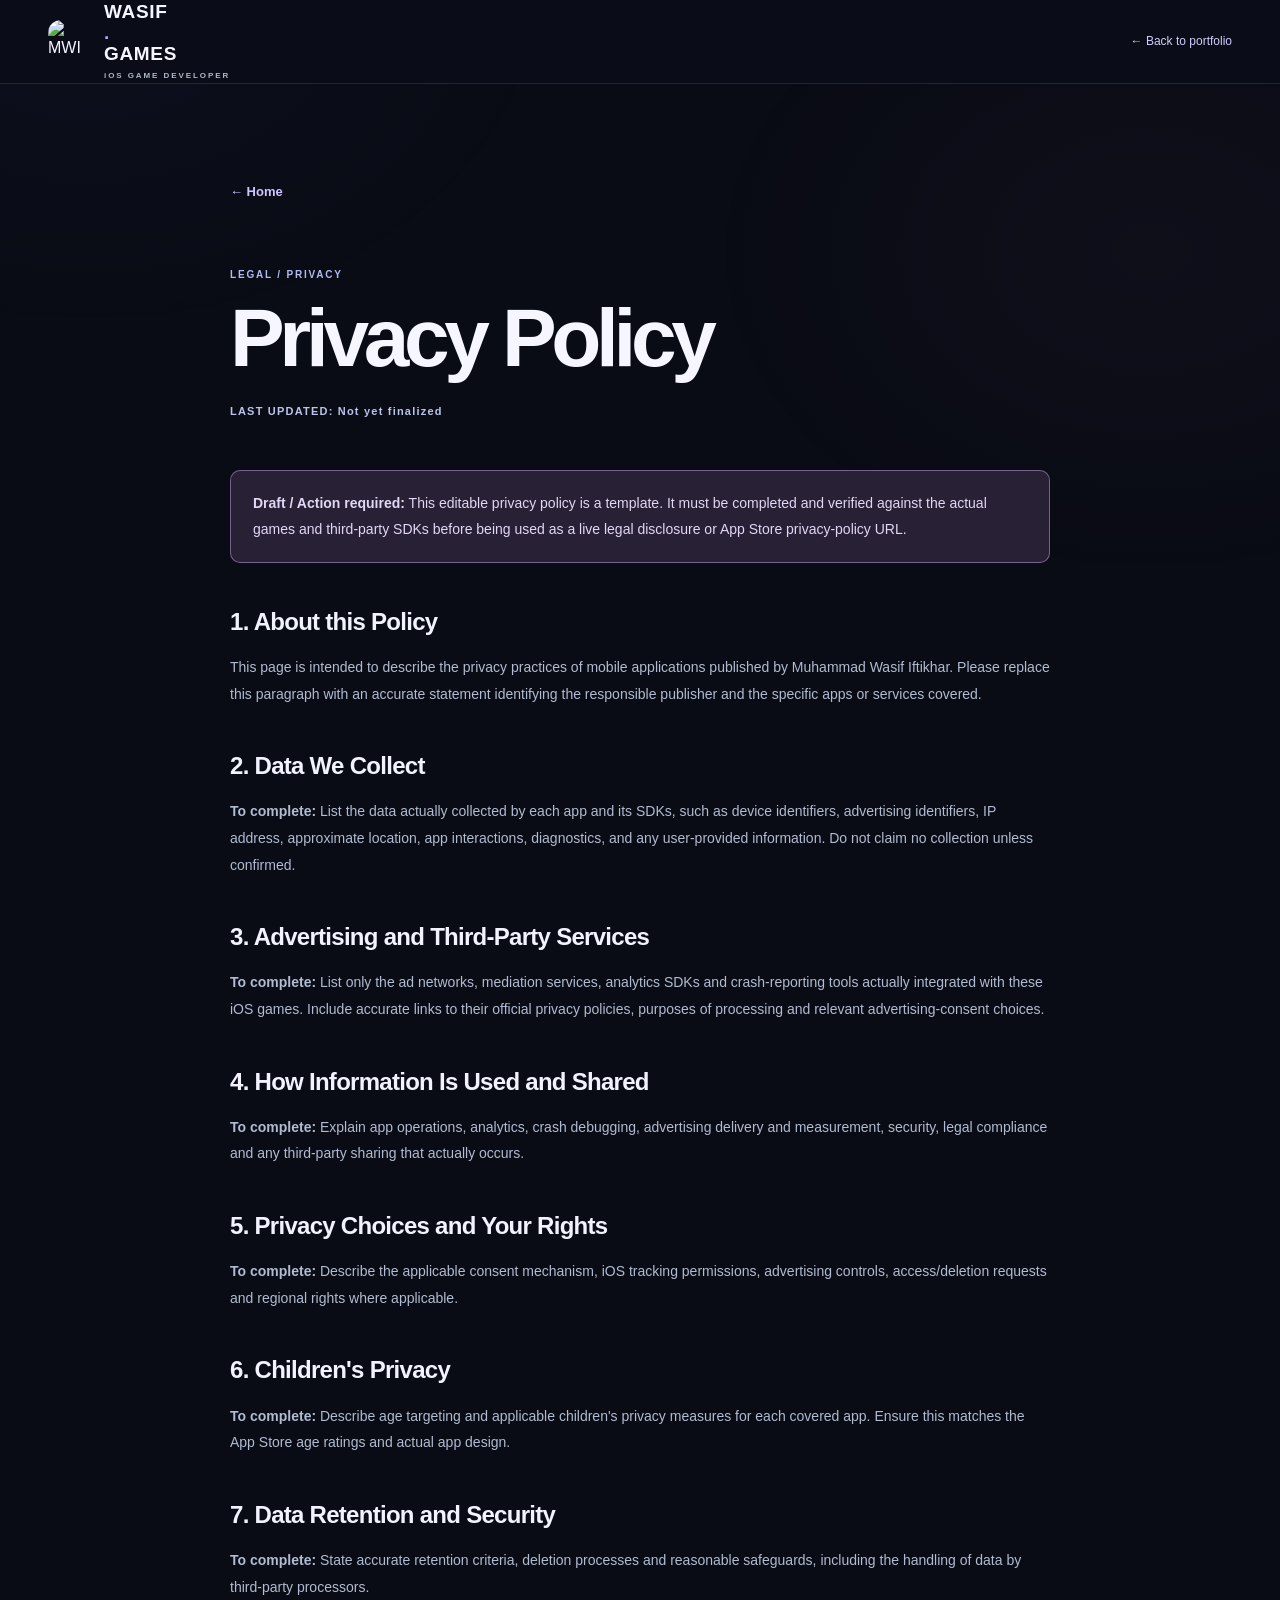
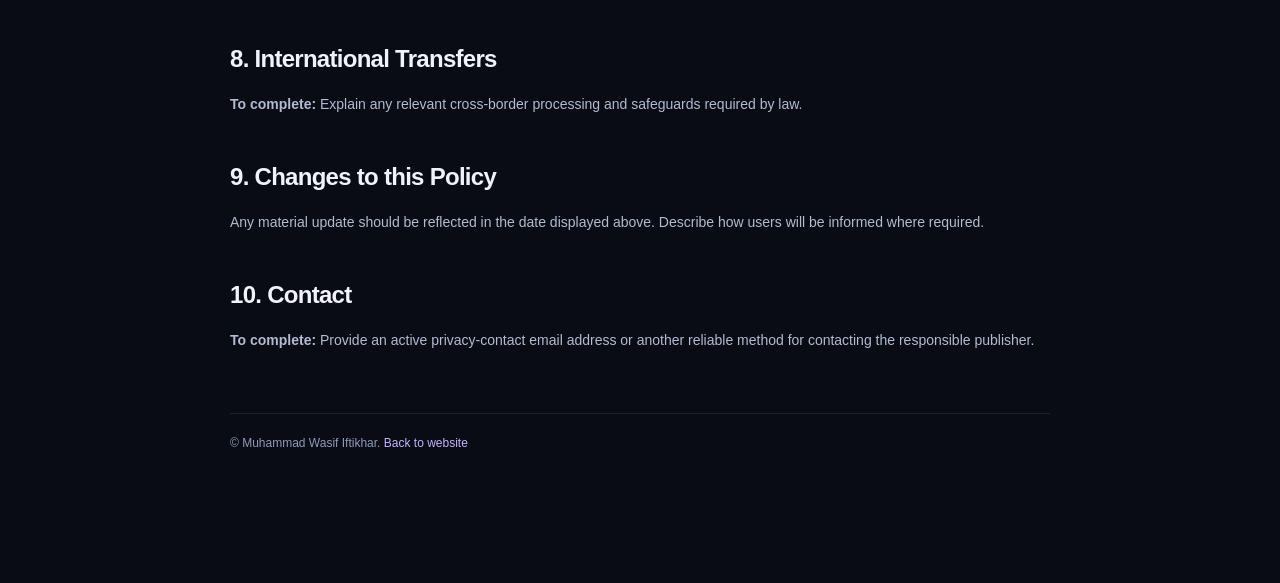
==== privacy.html @ db6ea0f3 "Add files via upload" ====
<!doctype html><html lang="en"><head><meta charset="utf-8"><meta name="viewport" content="width=device-width,initial-scale=1"><meta name="theme-color" content="#0a0c15"><title>Privacy Policy — Muhammad Wasif Iftikhar</title><link rel="icon" href="assets/logo.svg" type="image/svg+xml"><link rel="stylesheet" href="style.css"><style>.privacy-page{max-width:860px;margin:auto;padding:95px 20px 130px}.privacy-back{color:#cfc5ff;font-size:13px;font-weight:800;display:inline-block;margin-bottom:65px}.privacy-page h1{font-size:clamp(49px,8vw,82px);line-height:1;letter-spacing:-.065em;margin:14px 0 24px}.privacy-date{font-size:11px;color:#bbc5ea;letter-spacing:.11em;font-weight:800;margin-bottom:50px}.policy-body h2{font-size:24px;letter-spacing:-.03em;margin:40px 0 10px;color:#f2f2ff}.policy-body p,.policy-body li{font-size:14px;line-height:1.9;color:#b1bbd1}.policy-body a{color:#c4b3ff}.policy-warning{background:#282035;border:1px solid #e3baff6c;color:#e3d6f6!important;padding:19px 22px;border-radius:10px}.privacy-shell{border-top:1px solid #ffffff15;margin-top:60px;padding-top:20px;color:#8e9bb9;font-size:12px}</style></head><body><header class="site-header"><div class="header-wrap"><a class="brand" href="index.html"><img src="assets/logo.svg" alt="MWI logo"><span><strong>WASIF<span class="brand-point">.</span>GAMES</strong><small>iOS GAME DEVELOPER</small></span></a><a class="nav-primary" style="font-size:12px;color:#cfceff" href="index.html">← Back to portfolio</a></div></header><main class="privacy-page"><a class="privacy-back" href="index.html">← Home</a><div class="section-kicker">LEGAL / PRIVACY</div><h1>Privacy Policy</h1><div id="privacy-date" class="privacy-date">LAST UPDATED: NOT YET FINALIZED</div><div id="privacy-content" class="policy-body"><p>Privacy policy content is being prepared.</p></div><div class="privacy-shell">© Muhammad Wasif Iftikhar. <a href="index.html" style="color:#c4b3ff">Back to website</a></div></main><script src="privacy-content.js"></script><script>if(typeof PRIVACY !== 'undefined'){document.getElementById('privacy-date').textContent='LAST UPDATED: '+PRIVACY.lastUpdated;document.getElementById('privacy-content').innerHTML=PRIVACY.html;}</script></body></html>
---- style.css ----
/* WASIF iOS GAME PORTFOLIO — DESIGN / COLORS EDIT HERE */
:root{--bg:#0a0c15;--bg2:#111626;--panel:#151a2c;--ink:#f5f6ff;--muted:#a4adbf;--line:rgba(238,241,255,.11);--blue:#8eacff;--violet:#bb9eff;--peach:#ffb493;--max:1248px}
*{box-sizing:border-box}
html{scroll-behavior:smooth;scroll-padding-top:90px}
body{margin:0;background:var(--bg);color:var(--ink);font-family:Inter,ui-sans-serif,-apple-system,BlinkMacSystemFont,"Segoe UI",sans-serif;line-height:1.55;overflow-x:hidden}
body::before{position:fixed;content:"";inset:0;z-index:-1;pointer-events:none;opacity:.38;background:radial-gradient(ellipse 600px 430px at 7% 0%,#566bc021,transparent 80%),radial-gradient(ellipse 680px 500px at 90% 28%,#a177ab18,transparent 70%)}
a{color:inherit;text-decoration:none}button,input{font:inherit}button{cursor:pointer}button:focus-visible,a:focus-visible{outline:2px solid #e3c8ff;outline-offset:4px}
[hidden]{display:none!important}.skip{position:absolute;left:-9999px;top:8px;padding:10px;background:#fff;color:#000;z-index:100}.skip:focus{left:10px}
.section-shell{width:min(calc(100% - 96px),var(--max));margin-inline:auto}
.site-header{height:84px;border-bottom:1px solid var(--line);position:relative;z-index:20;background:#0b0e18d9;backdrop-filter:blur(20px)}.header-wrap{width:min(calc(100% - 96px),var(--max));height:100%;margin:auto;display:flex;align-items:center;justify-content:space-between;gap:24px}.brand{display:flex;align-items:center;gap:13px;min-width:0}.brand img{width:43px;height:43px;border-radius:13px}.brand span{display:flex;flex-direction:column}.brand strong{font-size:19px;font-weight:900;letter-spacing:.035em;line-height:1.12;white-space:nowrap}.brand-point{color:var(--violet)}.brand small{font-size:8px;font-weight:700;letter-spacing:.24em;color:#aeb8c8;margin-top:5px}.nav{display:flex;align-items:center;gap:30px}.nav>a{font-size:12px;color:#b9becd;font-weight:700;transition:color .2s}.nav>a:hover{color:#fff}.nav .nav-primary{border:1px solid #637aab6b;padding:11px 16px;border-radius:9px;color:#f7f8ff;background:#ffffff06}.nav-primary span{color:#a9aeff;margin-left:9px}.menu-toggle{display:none;background:none;color:white;font-size:26px;border:0}
.hero{display:grid;grid-template-columns:1.04fr .96fr;gap:36px;align-items:center;min-height:715px;padding-block:73px 75px}.hero-copy{position:relative;z-index:2}.eyebrow{display:flex;align-items:center;gap:12px;color:#9ca5c6;font-size:10px;letter-spacing:.15em;font-weight:850;white-space:nowrap}.beacon{display:block;width:7px;height:7px;border-radius:50%;background:#bca5ff;box-shadow:0 0 13px #ac93ff}.eyebrow-line{display:inline-block;width:25px;height:1px;background:#71809b5e}.hero h1{font-size:clamp(60px,6.4vw,98px);letter-spacing:-.075em;line-height:.97;margin:27px 0 23px;max-width:760px;font-weight:850}.hero h1 em{display:block;font-style:normal;color:#b2b9ff;background:linear-gradient(115deg,#a9c9ff 0%,#b2aaff 45%,#e1adff 100%);background-clip:text;-webkit-background-clip:text;-webkit-text-fill-color:transparent}.hero-tagline{color:#e8e9f9;font-size:19px;font-weight:650;margin:0 0 12px}.hero-description{color:var(--muted);font-size:15px;max-width:545px;margin:0}.hero-actions{display:flex;flex-wrap:wrap;gap:12px;margin-top:35px}.btn{display:inline-flex;justify-content:center;align-items:center;gap:15px;padding:14px 20px;border-radius:10px;font-size:12px;font-weight:850;letter-spacing:.02em;border:1px solid transparent;transition:transform .2s,background .2s}.btn:hover{transform:translateY(-2px)}.btn-primary{color:#0b0f23;background:linear-gradient(120deg,#a0bcff,#c9adff)}.btn-secondary{color:#e5e9ff;border-color:#6b739d66;background:#ffffff04}.btn-secondary:hover{background:#ffffff10}.hero-bottom{margin-top:67px;display:flex;justify-content:space-between;gap:14px;padding-top:25px;border-top:1px solid var(--line);max-width:620px;color:#8f9aaf;font-size:9px;letter-spacing:.12em;font-weight:850}.hero-bottom span:first-child{color:#d5dbef}.hero-bottom b{color:#c2b3ff}.live-dot{display:inline-block;width:6px;height:6px;background:#76e1c3;border-radius:50%;margin-right:6px}
.hero-stage{height:590px;min-width:0;position:relative;display:grid;place-items:center;isolation:isolate}.stage-halo{position:absolute;width:460px;height:460px;background:radial-gradient(circle,#6961b93b,transparent 67%);filter:blur(18px)}.stage-grid{position:absolute;width:100%;height:100%;z-index:-1;background:linear-gradient(#ffffff04 1px,transparent 1px),linear-gradient(90deg,#ffffff04 1px,transparent 1px);background-size:47px 47px;mask-image:radial-gradient(circle,black,transparent 72%)}.orbit{position:absolute;border:1px solid #bda6ff1f;border-radius:50%;z-index:-1}.orbit-one{width:530px;height:530px}.orbit-two{width:410px;height:410px;border-color:#ffffff13}.phone{width:274px;height:515px;border-radius:43px;padding:8px;background:linear-gradient(145deg,#3d4860,#0c0e18 50%,#6e618c);box-shadow:30px 38px 80px #000b,0 0 70px #7673b123;transform:rotate(9deg);border:1px solid #8f9cbe77;transition:transform .5s}.hero-stage:hover .phone{transform:rotate(5deg) translateY(-6px)}.phone-bezel{width:100%;height:100%;background:#121522;border:2px solid #05080e;border-radius:36px;overflow:hidden;position:relative}.phone-bezel>img{width:100%;height:100%;display:block;object-fit:cover;object-position:40% 50%;filter:saturate(1.13)}.phone-screen-shade{position:absolute;inset:45% 0 0;background:linear-gradient(transparent,#050714f2)}.dynamic-island{position:absolute;top:11px;left:50%;transform:translateX(-50%);height:19px;width:92px;border-radius:20px;background:#090a12;z-index:5}.phone-bottom{position:absolute;bottom:53px;left:22px;right:20px}.phone-indicator{font-size:9px;letter-spacing:.14em;font-weight:850;color:#c5b3ff;margin-bottom:9px}.phone-bottom>div:nth-child(2){font-size:23px;line-height:1.06;letter-spacing:-.05em;font-weight:900}.phone-bottom a{font-size:11px;font-weight:800;display:inline-block;margin-top:14px;border-bottom:1px solid #e8e4ff;padding-bottom:3px}.home-bar{width:82px;height:4px;background:#f4f5f9;position:absolute;bottom:13px;left:calc(50% - 41px);border-radius:3px}.float-card{position:absolute;background:#181e31e8;backdrop-filter:blur(16px);border:1px solid #a9a4cb3f;padding:17px;border-radius:14px;display:flex;flex-direction:column;gap:4px;box-shadow:0 15px 50px #0009;z-index:4}.float-icon{color:#baaaff;font-size:24px}.float-card strong{font-size:15px;line-height:1.08;letter-spacing:.02em}.float-card small{font-size:8px;color:#98a5c3;letter-spacing:.14em}.float-left{left:0;top:130px;transform:rotate(-7deg)}.float-right{right:3px;bottom:118px;transform:rotate(7deg)}.stage-serial{position:absolute;right:0;bottom:0;color:#737d98;font-size:9px;letter-spacing:.17em}
.ticker{overflow:hidden;background:linear-gradient(90deg,#161c2f,#1d2440);border-block:1px solid #8ba2dd27;color:#aab7e0;letter-spacing:.17em;font-size:10px;font-weight:900;white-space:nowrap;padding-block:17px}.ticker>div{width:max-content;animation:travel 40s linear infinite}.ticker span{color:#d2b5ff;margin:0 26px}@keyframes travel{to{transform:translateX(-50%)}}
.collection{padding-block:130px 113px}.section-kicker{font-size:10px;color:#b1baf2;font-weight:850;letter-spacing:.18em}.section-kicker span{color:#667084;margin:0 7px}.section-heading{display:flex;justify-content:space-between;align-items:end;gap:50px;margin:20px 0 41px}h2{margin:0}.section-heading h2,.genre-top h2,.about h2,.contact h2{font-size:clamp(45px,5.2vw,72px);line-height:.99;letter-spacing:-.069em;font-weight:850}.section-heading h2 em,.genre-top h2 em,.about h2 em{color:var(--blue);font-style:normal}.section-heading p{margin:0 0 4px;max-width:410px;color:var(--muted);font-size:14px}.catalog-tools{display:flex;justify-content:space-between;align-items:center;gap:18px;margin-bottom:23px}.filters{display:flex;flex-wrap:wrap;gap:7px}.filter{background:transparent;border:1px solid #ffffff18;border-radius:9px;padding:10px 15px;color:#a6b0c6;font-size:11px;font-weight:800;transition:.2s}.filter:hover{color:#fff;border-color:#8897bc}.filter.is-active{color:#101624;background:#c7ccff;border-color:transparent}.result-count{font-size:9px;color:#8590a9;letter-spacing:.13em;font-weight:800;white-space:nowrap}
.games-grid{display:grid;grid-template-columns:repeat(3,minmax(0,1fr));gap:20px}.game-card{overflow:hidden;background:#111625;border:1px solid var(--line);border-radius:17px;transition:transform .25s,border-color .25s,box-shadow .25s}.game-card:hover{transform:translateY(-5px);border-color:#a0a5ed74;box-shadow:0 22px 40px #0004}.game-cover{width:100%;aspect-ratio:1.46;overflow:hidden;position:relative;background:linear-gradient(140deg,#283453,#5d4a9c)}.game-cover:after{position:absolute;content:"";inset:0;box-shadow:inset 0 -40px 35px #090d1920;pointer-events:none}.game-cover>img{width:100%;height:100%;display:block;object-fit:cover;transition:transform .4s}.game-card:hover .game-cover img{transform:scale(1.04)}.game-cover .store-icon{position:absolute;right:14px;bottom:14px;width:70px;height:70px;border-radius:15px;border:2px solid #ffffff99;box-shadow:0 10px 24px #0007}.game-card-body{padding:23px 23px 21px}.card-meta{display:flex;justify-content:space-between;gap:8px;font-size:9px;font-weight:900;letter-spacing:.13em;text-transform:uppercase;color:#b0aafe}.card-meta span{color:#777f98;letter-spacing:.08em}.game-card h3{font-size:20px;letter-spacing:-.035em;line-height:1.15;margin:13px 0 9px}.game-card p{font-size:12px;line-height:1.65;min-height:42px;margin:0 0 19px;color:var(--muted)}.card-actions{display:flex;justify-content:space-between;align-items:center;gap:8px}.mini-link{font-size:11px;font-weight:850;color:#c5c7ff}.mini-link span{margin-left:4px}.details-btn{border:1px solid #ffffff20;border-radius:7px;padding:7px 10px;color:#cfd5ec;background:transparent;font-size:10px;font-weight:800}.details-btn:hover{background:#ffffff14}.collection-foot{text-align:center;margin-top:45px}.collection-foot a{display:inline-block;border-bottom:1px solid #bcc2ff77;padding:0 0 7px;color:#d1d6ff;font-size:12px;font-weight:850}.collection-foot span{margin-left:8px}
.genre-section{background:#0e1221;border-block:1px solid var(--line);padding:115px 0 120px}.genre-top{display:flex;justify-content:space-between;align-items:end;gap:45px;margin:20px 0 39px}.genre-top p{max-width:360px;color:var(--muted);font-size:14px}.genre-grid{display:grid;grid-template-columns:repeat(3,minmax(0,1fr));gap:17px}.genre-tile{height:340px;position:relative;padding:27px;text-align:left;overflow:hidden;border:1px solid #ffffff24;border-radius:17px;display:flex;flex-direction:column;color:#fff;transition:.25s transform,.25s border-color}.genre-tile:hover{transform:translateY(-6px);border-color:#ffffff88}.g-action{background:radial-gradient(circle at 80% 25%,#b26b9144,transparent 53%),linear-gradient(140deg,#2c2546,#39243a)}.g-racing{background:radial-gradient(circle at 80% 25%,#65bcdc4d,transparent 60%),linear-gradient(140deg,#172f4c,#152843)}.g-sim{background:radial-gradient(circle at 80% 25%,#afa36652,transparent 60%),linear-gradient(140deg,#273c35,#20332c)}.genre-tile:before{position:absolute;content:"";width:380px;height:380px;right:-165px;top:-90px;border:1px solid #ffffff22;border-radius:50%}.genre-tile:after{position:absolute;content:"";width:250px;height:250px;right:-90px;top:-25px;border:1px solid #ffffff20;border-radius:50%}.genre-figure{font-size:9px;letter-spacing:.17em;color:#ffffffa6;font-weight:850}.genre-symbol{position:absolute;right:33px;top:80px;font-size:115px;font-weight:200;line-height:1;opacity:.22;transform:rotate(-12deg)}.genre-tile strong{font-size:34px;line-height:1.08;letter-spacing:-.05em;margin-top:auto;z-index:1}.genre-arrow{font-size:10px;letter-spacing:.08em;font-weight:900;margin-top:19px;z-index:1}
.about{display:grid;grid-template-columns:.95fr 1.05fr;gap:9%;align-items:center;padding-block:140px}.about-mark{display:grid;place-items:center}.about-figure{width:100%;max-width:480px;aspect-ratio:1.08;position:relative;border:1px solid #8e94bb44;background:radial-gradient(circle at 60% 40%,#7c73c43e,transparent 55%),linear-gradient(140deg,#182137,#151a2c);border-radius:25px;overflow:hidden;transform:rotate(-4deg);box-shadow:25px 35px 65px #0006}.about-figure::after{position:absolute;content:"";inset:25px;border:1px solid #ffffff15;border-radius:16px}.giant-letter{position:absolute;font-size:430px;top:-110px;left:0;font-weight:950;line-height:1;letter-spacing:-.12em;color:#c0b4ff13}.about-mark-top{position:absolute;left:31px;top:31px;font-size:10px;letter-spacing:.16em;color:#a9b6d0;font-weight:800}.about-mark-bottom{position:absolute;right:31px;bottom:31px;font-size:10px;line-height:1.65;letter-spacing:.1em;text-align:right;color:#b0bbd2;font-weight:850}.mark-cross{font-size:80px;position:absolute;left:44%;top:38%;color:#c3b5ffbe}.about h2{margin:22px 0 25px}.about p{max-width:545px;font-size:15px;color:var(--muted)}.about-divider{height:1px;background:var(--line);margin:28px 0 22px}.about-facts{display:flex;gap:9px;flex-wrap:wrap}.about-facts span{border:1px solid #ffffff20;border-radius:6px;padding:8px 11px;color:#c1c9e0;font-size:10px;font-weight:750}.text-cta{font-size:12px;color:#d0d0ff;display:inline-block;border-bottom:1px solid #8c93ff80;margin-top:30px;padding-bottom:6px;font-weight:850}.text-cta span{margin-left:8px}
.contact{padding-bottom:115px}.contact-panel{background:linear-gradient(115deg,#a6c3ff 0%,#c2b4ff 65%,#dcbbff 100%);border-radius:24px;overflow:hidden;min-height:420px;position:relative;color:#11162b;display:flex;align-items:center}.contact-content{padding:65px 63px;z-index:2;position:relative;max-width:800px}.contact-eyebrow{font-size:10px;letter-spacing:.16em;font-weight:900;color:#414d7c}.contact h2{margin:13px 0 19px}.contact h2 em{font-style:normal;color:#394477}.contact p{font-size:14px;max-width:530px;color:#354260}.contact-actions{display:flex;gap:10px;flex-wrap:wrap;margin-top:29px}.btn-dark{color:#eff2ff;background:#131a32}.btn-outline-dark{color:#11182b;border:1px solid #232a4d77;background:transparent}.contact-graphic{position:absolute;right:-60px;top:0;bottom:0;width:47%;display:grid;place-items:center;pointer-events:none}.contact-graphic span{font-size:235px;letter-spacing:-.15em;font-weight:1000;color:#202b6514;transform:rotate(-14deg)}.contact-orbit{position:absolute;width:410px;height:410px;border:1px solid #202b6522;border-radius:50%}.socials{display:flex;flex-wrap:wrap;gap:9px;margin-top:25px}.socials a{font-size:11px;color:#202848;border:1px solid #20284866;border-radius:7px;padding:8px 10px;font-weight:850}.footer{border-top:1px solid var(--line);padding-block:30px 39px;display:flex;align-items:center;justify-content:space-between;gap:25px}.footer-brand{display:flex;align-items:center;gap:9px;font-size:11px;font-weight:850}.footer-brand img{width:33px;height:33px}.footer-links{display:flex;gap:21px}.footer-links a{font-size:11px;color:#a1acc2}.footer small{color:#858fa9;font-size:10px}
.game-dialog{border:1px solid #9098d25b;background:#121828;color:#fff;max-width:min(810px,calc(100% - 26px));width:810px;padding:0;border-radius:21px;box-shadow:0 40px 90px #000b;max-height:88vh}.game-dialog::backdrop{background:#050711dd;backdrop-filter:blur(8px)}.dialog-close{position:absolute;right:18px;top:15px;z-index:2;background:#161d2ee9;border:1px solid #ffffff30;color:#fff;width:38px;height:38px;border-radius:50%;font-size:24px;line-height:1}.dialog-body{display:grid;grid-template-columns:40% 1fr;gap:0}.dialog-body>img{width:100%;height:100%;min-height:335px;object-fit:cover}.dialog-copy{padding:53px 33px 32px}.dialog-category,.dialog-screenshot-heading{font-size:10px;letter-spacing:.16em;font-weight:900;color:#b9a6ff}.dialog-copy h2{font-size:36px;line-height:1.06;letter-spacing:-.055em;margin:15px 0}.dialog-copy p{color:#a8b2ca;font-size:14px}.dialog-links{margin-top:25px}.screenshots-wrap{padding:23px 26px;border-top:1px solid var(--line)}.screenshots{display:flex;gap:14px;overflow-x:auto;padding:15px 0 5px}.screenshots img{height:250px;width:auto;max-width:460px;border-radius:10px;border:1px solid #ffffff25;object-fit:contain}
@media(max-width:1110px){.hero{grid-template-columns:1.02fr .98fr;gap:5px}.hero h1{font-size:clamp(53px,6vw,82px)}.hero-stage{transform:scale(.88);transform-origin:center}.hero-bottom span:last-child{display:none}.float-right{right:-20px}}
@media(max-width:850px){.section-shell,.header-wrap{width:min(calc(100% - 40px),var(--max))}.site-header{height:75px}.brand strong{font-size:16px}.menu-toggle{display:block}.nav{display:none;position:absolute;top:75px;left:20px;right:20px;background:#161c2f;border:1px solid #ffffff2d;border-radius:12px;padding:17px;flex-direction:column;align-items:stretch;gap:13px;box-shadow:0 25px 40px #0008}.nav.is-open{display:flex}.nav>a{padding:7px}.nav .nav-primary{padding:12px}.hero{grid-template-columns:1fr;min-height:0;padding-top:65px;padding-bottom:70px}.hero h1{font-size:clamp(55px,9vw,80px)}.hero-stage{height:560px;transform:none}.float-left{left:7%}.float-right{right:7%}.stage-serial{right:3%}.hero-bottom{margin-top:42px}.section-heading,.genre-top{align-items:start;flex-direction:column;gap:18px}.games-grid{grid-template-columns:repeat(2,minmax(0,1fr))}.genre-grid{grid-template-columns:1fr 1fr}.genre-tile:last-child{grid-column:1/-1;height:260px}.about{grid-template-columns:1fr;gap:75px}.about-mark{order:2}.about-text{order:1}.about-figure{max-width:650px;max-height:340px}.contact-content{padding:45px}.footer{flex-wrap:wrap}}
@media(max-width:560px){.brand small{letter-spacing:.12em}.hero{padding-top:54px}.eyebrow{font-size:8px;gap:9px;letter-spacing:.09em}.hero h1{font-size:clamp(48px,13vw,66px)}.hero-tagline{font-size:16px}.hero-description{font-size:13px}.hero-actions{gap:9px}.hero-stage{height:475px}.phone{width:230px;height:440px;border-radius:36px}.phone-bezel{border-radius:31px}.phone-bottom>div:nth-child(2){font-size:19px}.float-card{padding:10px}.float-card strong{font-size:12px}.float-card small{font-size:7px}.float-left{left:-1%;top:90px}.float-right{right:0;bottom:95px}.orbit-one{width:400px;height:400px}.orbit-two{width:310px;height:310px}.stage-serial{font-size:8px}.ticker{font-size:9px}.collection{padding-block:85px 80px}.section-heading h2,.genre-top h2,.about h2,.contact h2{font-size:clamp(41px,10.4vw,56px)}.catalog-tools{align-items:start;flex-direction:column}.filters{gap:6px}.filter{padding:9px 11px;font-size:10px}.games-grid{grid-template-columns:1fr;gap:15px}.game-card h3{font-size:20px}.genre-section{padding:82px 0}.genre-grid{grid-template-columns:1fr}.genre-tile,.genre-tile:last-child{grid-column:auto;height:255px}.genre-tile strong{font-size:31px}.about{padding-block:100px;gap:60px}.about-figure{max-height:300px}.contact{padding-bottom:80px}.contact-panel{min-height:390px}.contact-content{padding:37px 27px}.contact p{font-size:13px}.contact-graphic{right:-145px;width:75%}.contact-graphic span{font-size:160px}.footer{flex-direction:column;align-items:start;gap:18px}.footer-links{flex-wrap:wrap}.dialog-body{grid-template-columns:1fr}.dialog-body>img{height:210px;min-height:0}.dialog-copy{padding:26px}.dialog-copy h2{font-size:28px}.screenshots img{height:200px}}
@media(prefers-reduced-motion:reduce){html{scroll-behavior:auto}*,*::before,*::after{animation-duration:.01ms!important;transition-duration:.01ms!important}}
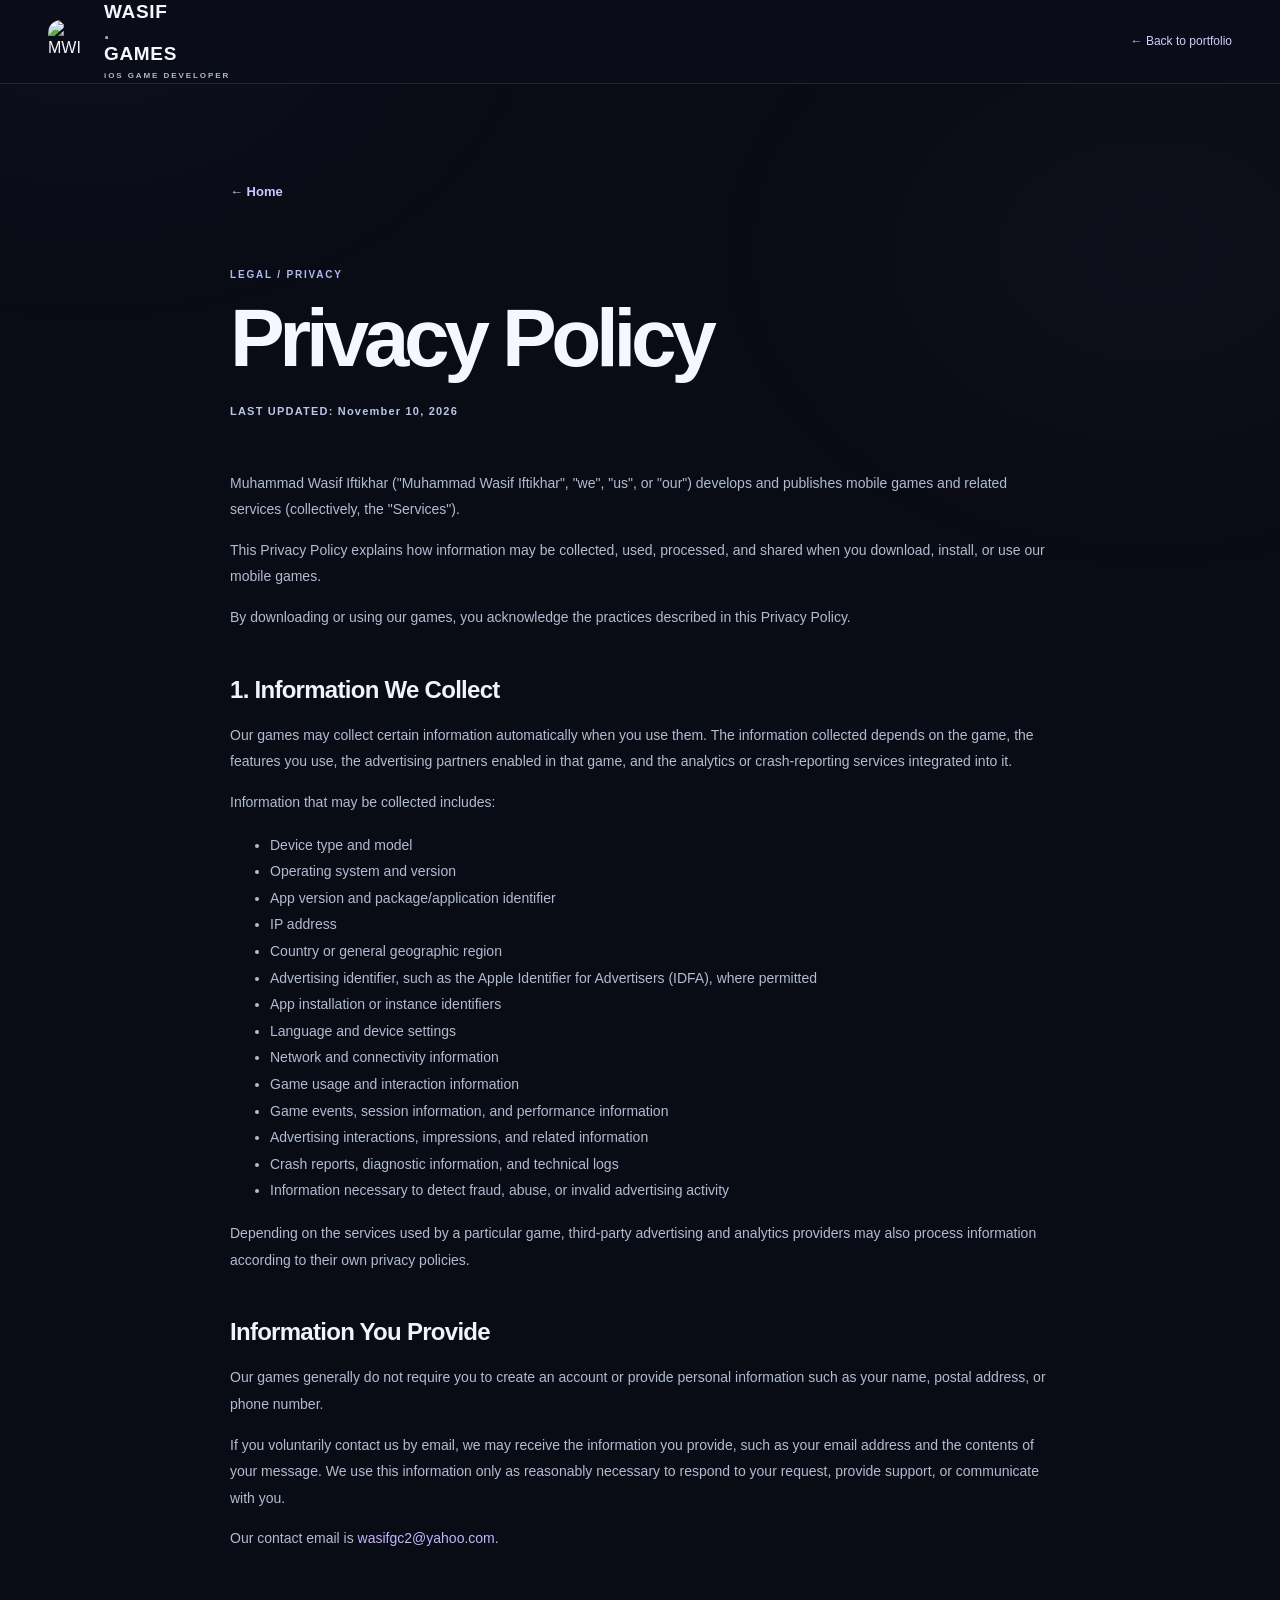
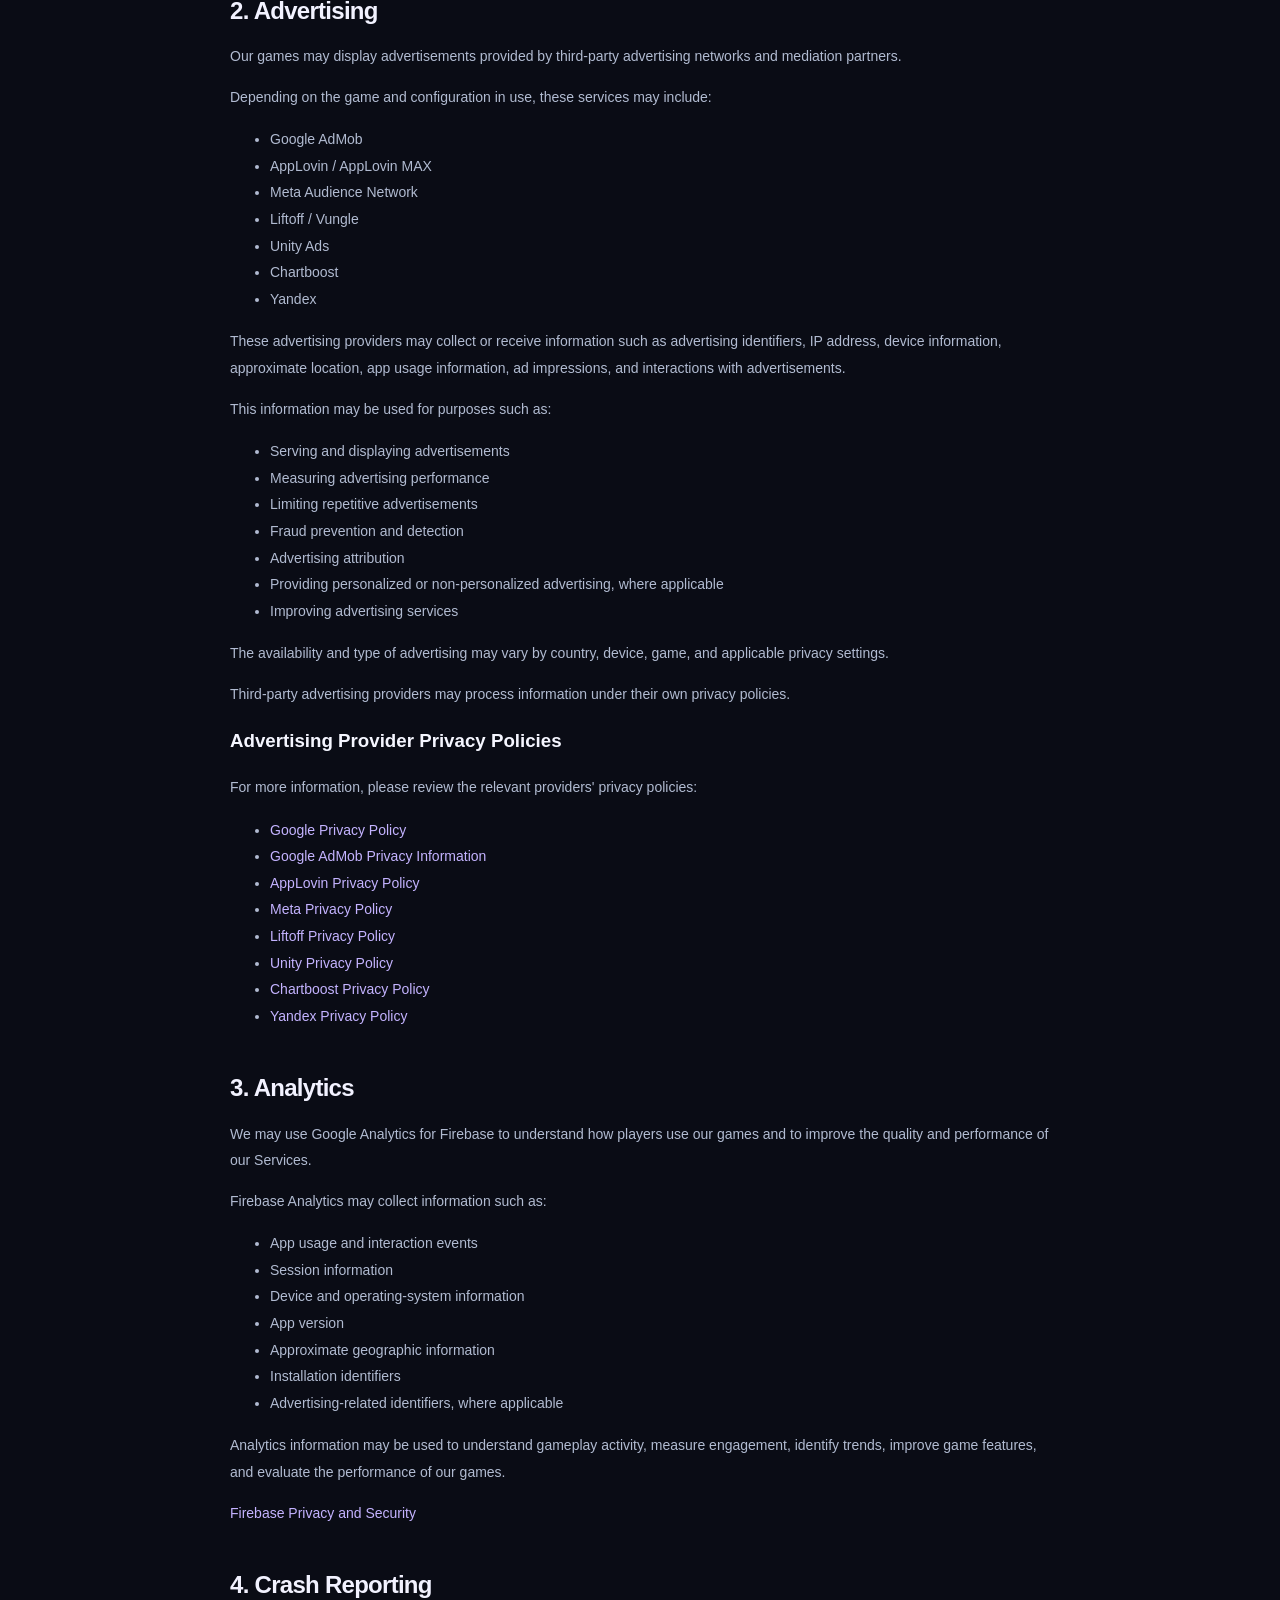
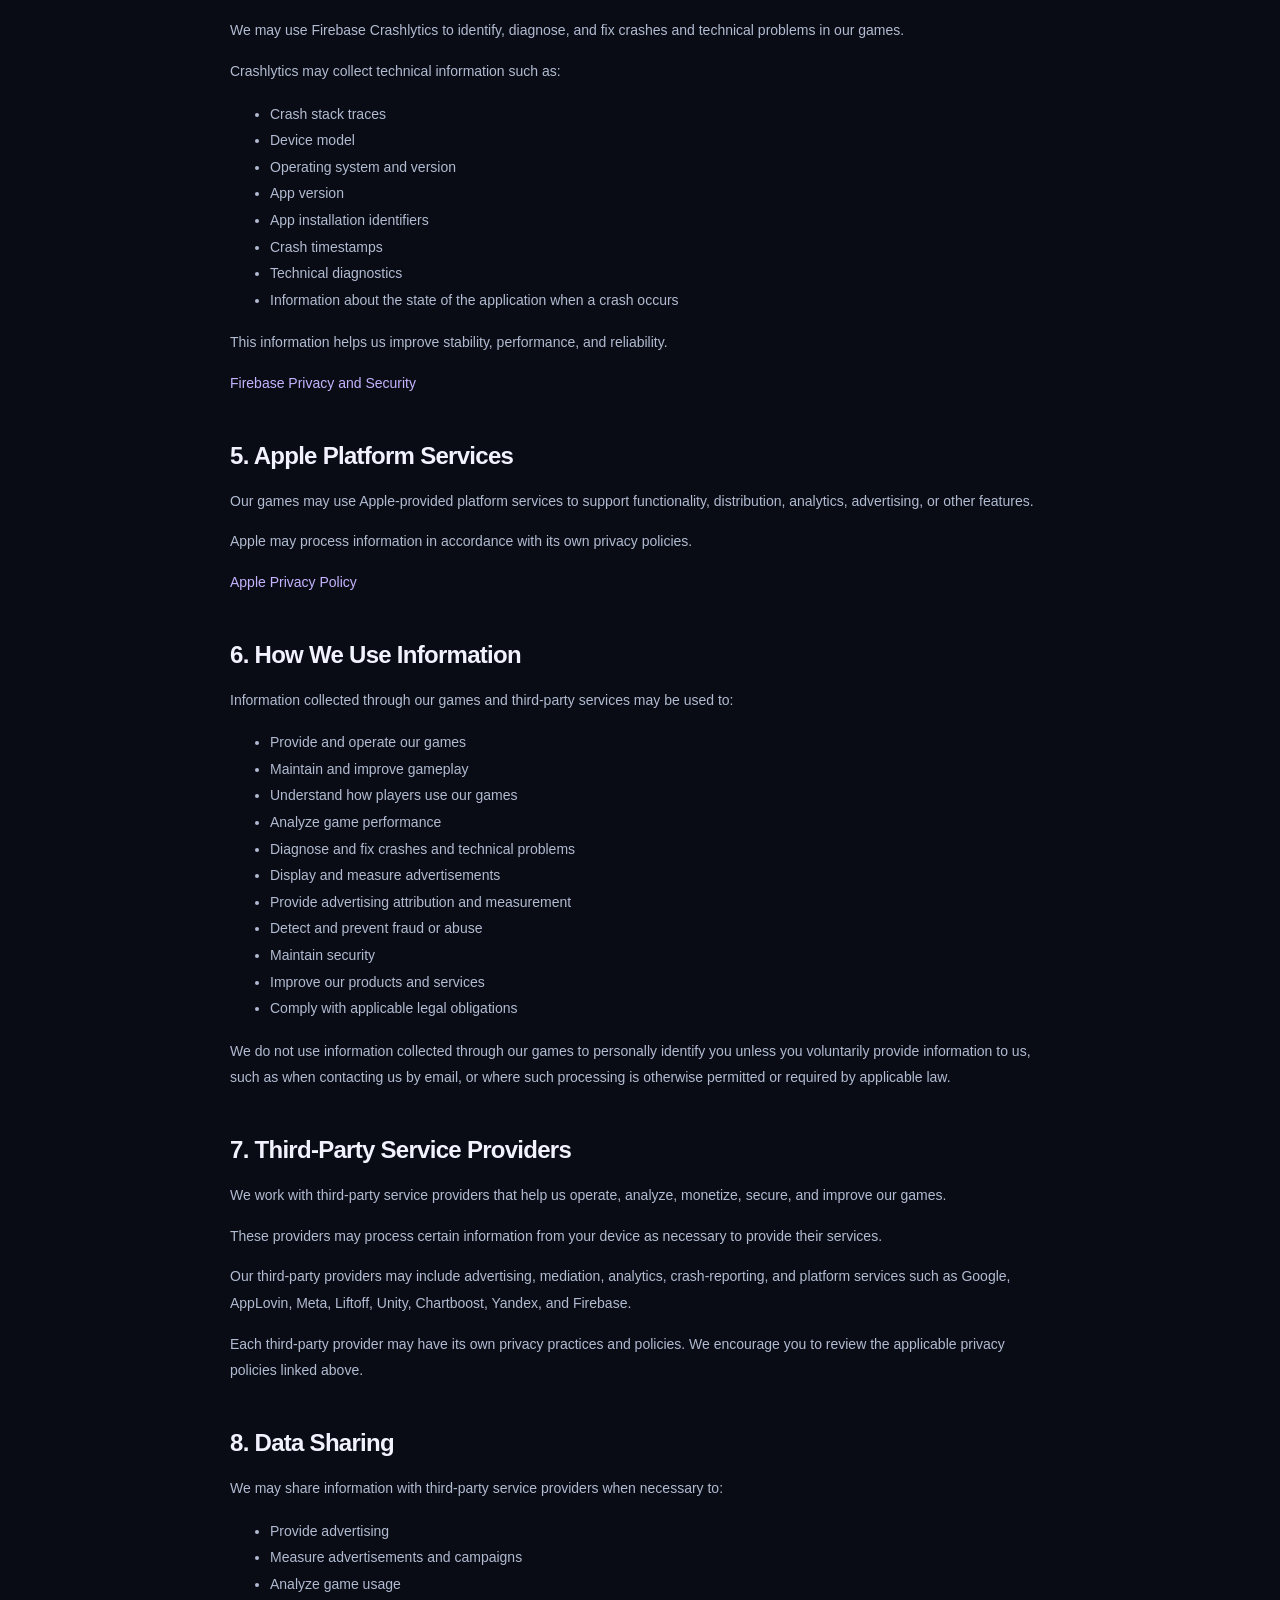
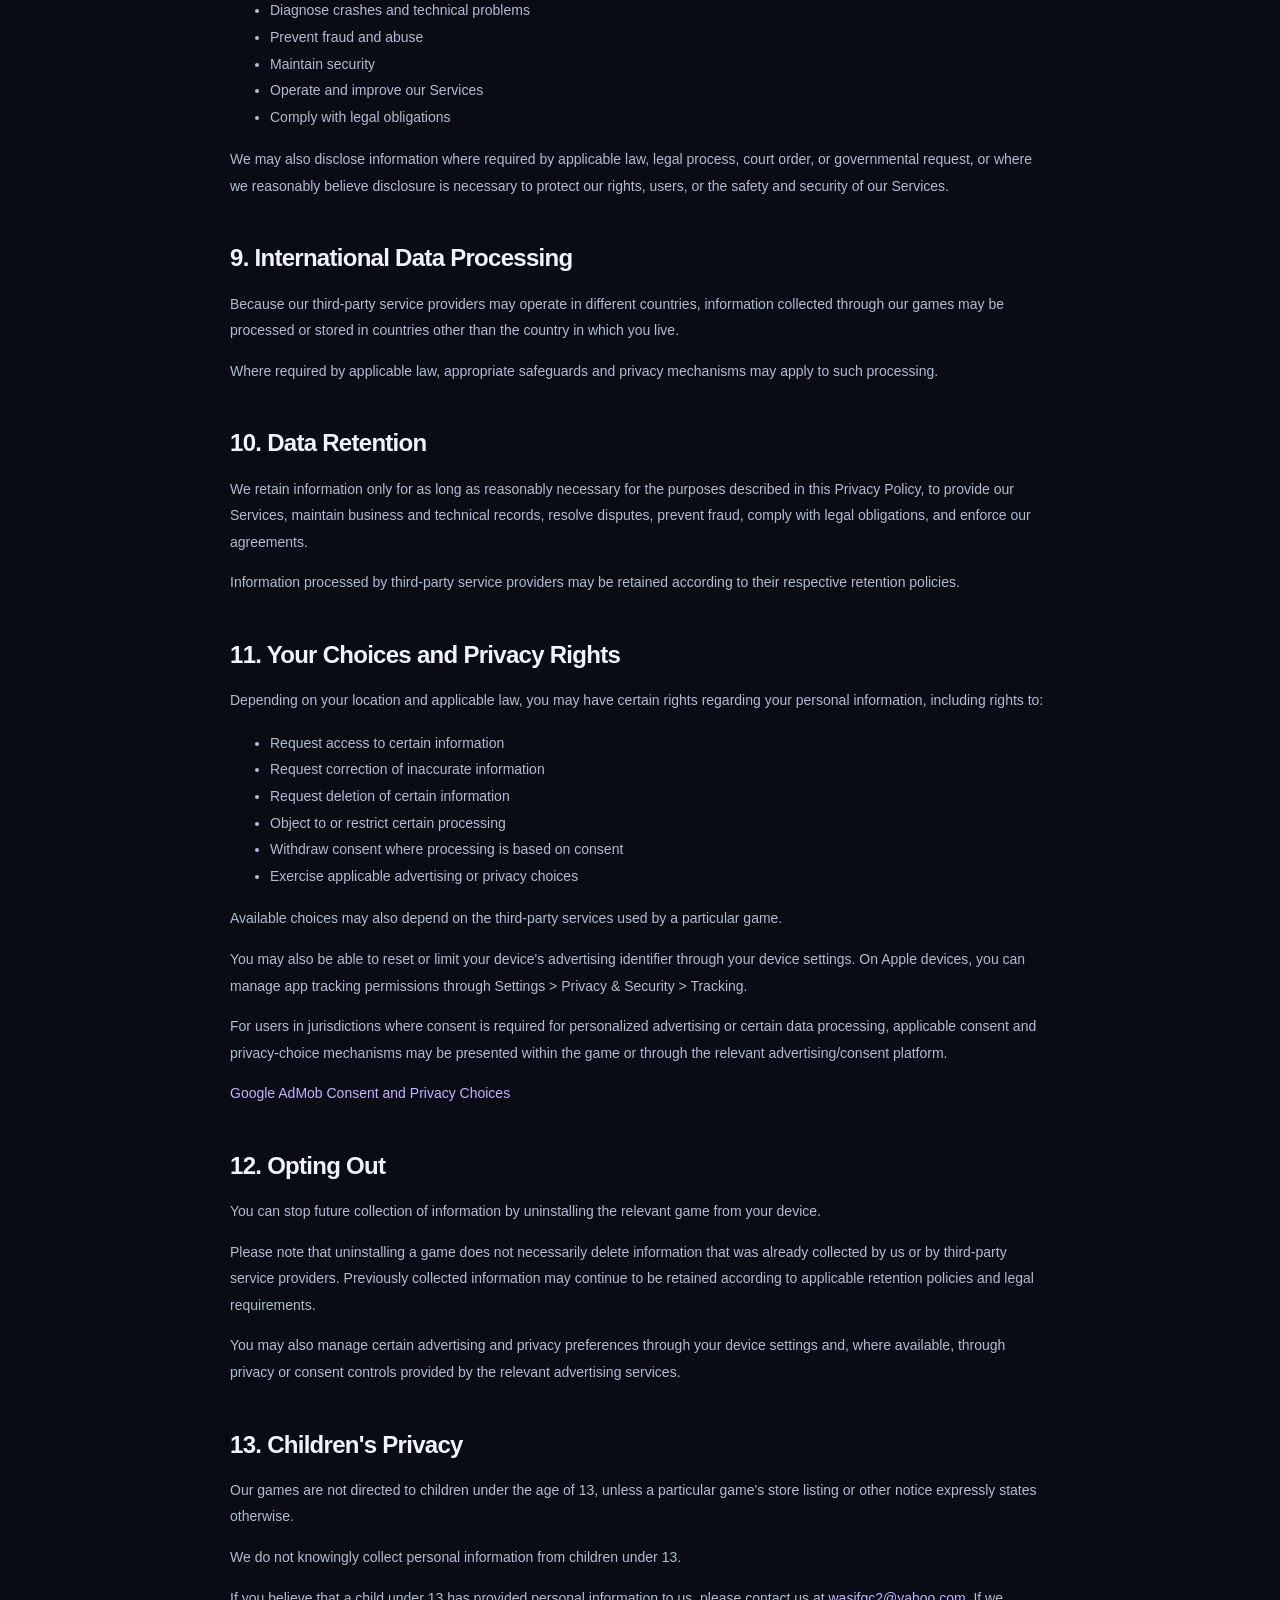
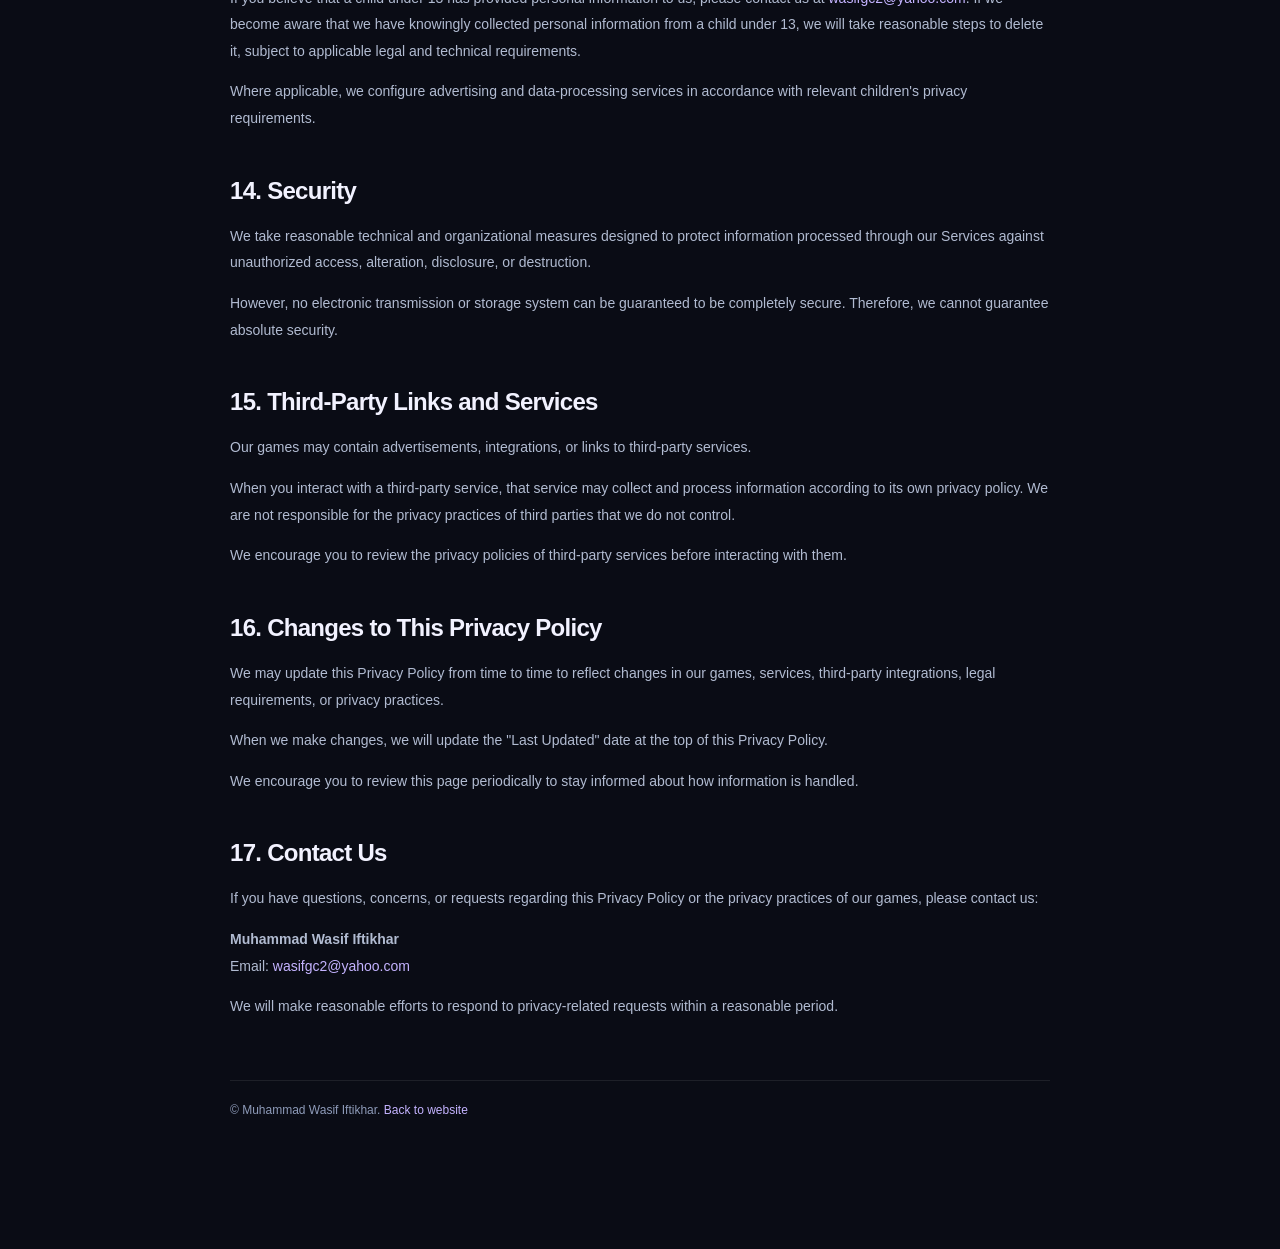
==== commit 0db1da1c: "Add files via upload" ====
--- a/privacy.html
+++ b/privacy.html
@@ -1 +1,455 @@
-<!doctype html><html lang="en"><head><meta charset="utf-8"><meta name="viewport" content="width=device-width,initial-scale=1"><meta name="theme-color" content="#0a0c15"><title>Privacy Policy — Muhammad Wasif Iftikhar</title><link rel="icon" href="assets/logo.svg" type="image/svg+xml"><link rel="stylesheet" href="style.css"><style>.privacy-page{max-width:860px;margin:auto;padding:95px 20px 130px}.privacy-back{color:#cfc5ff;font-size:13px;font-weight:800;display:inline-block;margin-bottom:65px}.privacy-page h1{font-size:clamp(49px,8vw,82px);line-height:1;letter-spacing:-.065em;margin:14px 0 24px}.privacy-date{font-size:11px;color:#bbc5ea;letter-spacing:.11em;font-weight:800;margin-bottom:50px}.policy-body h2{font-size:24px;letter-spacing:-.03em;margin:40px 0 10px;color:#f2f2ff}.policy-body p,.policy-body li{font-size:14px;line-height:1.9;color:#b1bbd1}.policy-body a{color:#c4b3ff}.policy-warning{background:#282035;border:1px solid #e3baff6c;color:#e3d6f6!important;padding:19px 22px;border-radius:10px}.privacy-shell{border-top:1px solid #ffffff15;margin-top:60px;padding-top:20px;color:#8e9bb9;font-size:12px}</style></head><body><header class="site-header"><div class="header-wrap"><a class="brand" href="index.html"><img src="assets/logo.svg" alt="MWI logo"><span><strong>WASIF<span class="brand-point">.</span>GAMES</strong><small>iOS GAME DEVELOPER</small></span></a><a class="nav-primary" style="font-size:12px;color:#cfceff" href="index.html">← Back to portfolio</a></div></header><main class="privacy-page"><a class="privacy-back" href="index.html">← Home</a><div class="section-kicker">LEGAL / PRIVACY</div><h1>Privacy Policy</h1><div id="privacy-date" class="privacy-date">LAST UPDATED: NOT YET FINALIZED</div><div id="privacy-content" class="policy-body"><p>Privacy policy content is being prepared.</p></div><div class="privacy-shell">© Muhammad Wasif Iftikhar. <a href="index.html" style="color:#c4b3ff">Back to website</a></div></main><script src="privacy-content.js"></script><script>if(typeof PRIVACY !== 'undefined'){document.getElementById('privacy-date').textContent='LAST UPDATED: '+PRIVACY.lastUpdated;document.getElementById('privacy-content').innerHTML=PRIVACY.html;}</script></body></html>
+<!doctype html><html lang="en"><head><meta charset="utf-8"><meta name="viewport" content="width=device-width,initial-scale=1"><meta name="theme-color" content="#0a0c15"><title>Privacy Policy — Muhammad Wasif Iftikhar</title><link rel="icon" href="assets/logo.svg" type="image/svg+xml"><link rel="stylesheet" href="style.css"><style>.privacy-page{max-width:860px;margin:auto;padding:95px 20px 130px}.privacy-back{color:#cfc5ff;font-size:13px;font-weight:800;display:inline-block;margin-bottom:65px}.privacy-page h1{font-size:clamp(49px,8vw,82px);line-height:1;letter-spacing:-.065em;margin:14px 0 24px}.privacy-date{font-size:11px;color:#bbc5ea;letter-spacing:.11em;font-weight:800;margin-bottom:50px}.policy-body h2{font-size:24px;letter-spacing:-.03em;margin:40px 0 10px;color:#f2f2ff}.policy-body p,.policy-body li{font-size:14px;line-height:1.9;color:#b1bbd1}.policy-body a{color:#c4b3ff}.policy-warning{background:#282035;border:1px solid #e3baff6c;color:#e3d6f6!important;padding:19px 22px;border-radius:10px}.privacy-shell{border-top:1px solid #ffffff15;margin-top:60px;padding-top:20px;color:#8e9bb9;font-size:12px}</style></head><body><header class="site-header"><div class="header-wrap"><a class="brand" href="index.html"><img src="assets/logo.svg" alt="MWI logo"><span><strong>WASIF<span class="brand-point">.</span>GAMES</strong><small>iOS GAME DEVELOPER</small></span></a><a class="nav-primary" style="font-size:12px;color:#cfceff" href="index.html">← Back to portfolio</a></div></header><main class="privacy-page"><a class="privacy-back" href="index.html">← Home</a><div class="section-kicker">LEGAL / PRIVACY</div><h1>Privacy Policy</h1><div id="privacy-date" class="privacy-date">LAST UPDATED: NOVEMBER 10, 2026</div><div id="privacy-content" class="policy-body"><article class="privacy-document">
+
+  <p>
+    Muhammad Wasif Iftikhar ("Muhammad Wasif Iftikhar", "we", "us", or "our") develops and publishes
+    mobile games and related services (collectively, the "Services").
+  </p>
+
+  <p>
+    This Privacy Policy explains how information may be collected, used, processed,
+    and shared when you download, install, or use our mobile games.
+  </p>
+
+  <p>
+    By downloading or using our games, you acknowledge the practices described in
+    this Privacy Policy.
+  </p>
+
+  <h2>1. Information We Collect</h2>
+
+  <p>
+    Our games may collect certain information automatically when you use them.
+    The information collected depends on the game, the features you use, the
+    advertising partners enabled in that game, and the analytics or crash-reporting
+    services integrated into it.
+  </p>
+
+  <p>Information that may be collected includes:</p>
+
+  <ul>
+    <li>Device type and model</li>
+    <li>Operating system and version</li>
+    <li>App version and package/application identifier</li>
+    <li>IP address</li>
+    <li>Country or general geographic region</li>
+    <li>Advertising identifier, such as the Apple Identifier for Advertisers (IDFA), where permitted</li>
+    <li>App installation or instance identifiers</li>
+    <li>Language and device settings</li>
+    <li>Network and connectivity information</li>
+    <li>Game usage and interaction information</li>
+    <li>Game events, session information, and performance information</li>
+    <li>Advertising interactions, impressions, and related information</li>
+    <li>Crash reports, diagnostic information, and technical logs</li>
+    <li>Information necessary to detect fraud, abuse, or invalid advertising activity</li>
+  </ul>
+
+  <p>
+    Depending on the services used by a particular game, third-party advertising
+    and analytics providers may also process information according to their own
+    privacy policies.
+  </p>
+
+  <h2>Information You Provide</h2>
+
+  <p>
+    Our games generally do not require you to create an account or provide personal
+    information such as your name, postal address, or phone number.
+  </p>
+
+  <p>
+    If you voluntarily contact us by email, we may receive the information you
+    provide, such as your email address and the contents of your message. We use
+    this information only as reasonably necessary to respond to your request,
+    provide support, or communicate with you.
+  </p>
+
+  <p>Our contact email is <a href="mailto:wasifgc2@yahoo.com">wasifgc2@yahoo.com</a>.</p>
+
+  <h2>2. Advertising</h2>
+
+  <p>
+    Our games may display advertisements provided by third-party advertising
+    networks and mediation partners.
+  </p>
+
+  <p>Depending on the game and configuration in use, these services may include:</p>
+
+  <ul>
+    <li>Google AdMob</li>
+    <li>AppLovin / AppLovin MAX</li>
+    <li>Meta Audience Network</li>
+    <li>Liftoff / Vungle</li>
+    <li>Unity Ads</li>
+    <li>Chartboost</li>
+    <li>Yandex</li>
+  </ul>
+
+  <p>
+    These advertising providers may collect or receive information such as
+    advertising identifiers, IP address, device information, approximate location,
+    app usage information, ad impressions, and interactions with advertisements.
+  </p>
+
+  <p>This information may be used for purposes such as:</p>
+
+  <ul>
+    <li>Serving and displaying advertisements</li>
+    <li>Measuring advertising performance</li>
+    <li>Limiting repetitive advertisements</li>
+    <li>Fraud prevention and detection</li>
+    <li>Advertising attribution</li>
+    <li>Providing personalized or non-personalized advertising, where applicable</li>
+    <li>Improving advertising services</li>
+  </ul>
+
+  <p>
+    The availability and type of advertising may vary by country, device, game,
+    and applicable privacy settings.
+  </p>
+
+  <p>
+    Third-party advertising providers may process information under their own
+    privacy policies.
+  </p>
+
+  <h3>Advertising Provider Privacy Policies</h3>
+
+  <p>For more information, please review the relevant providers' privacy policies:</p>
+
+  <ul>
+    <li><a href="https://policies.google.com/privacy" target="_blank" rel="noopener">Google Privacy Policy</a></li>
+    <li><a href="https://support.google.com/admob/answer/6128543" target="_blank" rel="noopener">Google AdMob Privacy Information</a></li>
+    <li><a href="https://legal.applovin.com/privacy/" target="_blank" rel="noopener">AppLovin Privacy Policy</a></li>
+    <li><a href="https://www.facebook.com/privacy/policies/" target="_blank" rel="noopener">Meta Privacy Policy</a></li>
+    <li><a href="https://liftoff.io/privacy-policy/" target="_blank" rel="noopener">Liftoff Privacy Policy</a></li>
+    <li><a href="https://unity.com/legal/privacy-policy" target="_blank" rel="noopener">Unity Privacy Policy</a></li>
+    <li><a href="https://www.chartboost.com/legal/privacy-policy/" target="_blank" rel="noopener">Chartboost Privacy Policy</a></li>
+    <li><a href="https://yandex.com/legal/confidential/en/" target="_blank" rel="noopener">Yandex Privacy Policy</a></li>
+  </ul>
+
+  <h2>3. Analytics</h2>
+
+  <p>
+    We may use Google Analytics for Firebase to understand how players use our
+    games and to improve the quality and performance of our Services.
+  </p>
+
+  <p>Firebase Analytics may collect information such as:</p>
+
+  <ul>
+    <li>App usage and interaction events</li>
+    <li>Session information</li>
+    <li>Device and operating-system information</li>
+    <li>App version</li>
+    <li>Approximate geographic information</li>
+    <li>Installation identifiers</li>
+    <li>Advertising-related identifiers, where applicable</li>
+  </ul>
+
+  <p>
+    Analytics information may be used to understand gameplay activity, measure
+    engagement, identify trends, improve game features, and evaluate the
+    performance of our games.
+  </p>
+
+  <p>
+    <a href="https://firebase.google.com/support/privacy" target="_blank" rel="noopener">
+      Firebase Privacy and Security
+    </a>
+  </p>
+
+  <h2>4. Crash Reporting</h2>
+
+  <p>
+    We may use Firebase Crashlytics to identify, diagnose, and fix crashes and
+    technical problems in our games.
+  </p>
+
+  <p>Crashlytics may collect technical information such as:</p>
+
+  <ul>
+    <li>Crash stack traces</li>
+    <li>Device model</li>
+    <li>Operating system and version</li>
+    <li>App version</li>
+    <li>App installation identifiers</li>
+    <li>Crash timestamps</li>
+    <li>Technical diagnostics</li>
+    <li>Information about the state of the application when a crash occurs</li>
+  </ul>
+
+  <p>
+    This information helps us improve stability, performance, and reliability.
+  </p>
+
+  <p>
+    <a href="https://firebase.google.com/support/privacy" target="_blank" rel="noopener">
+      Firebase Privacy and Security
+    </a>
+  </p>
+
+  <h2>5. Apple Platform Services</h2>
+
+  <p>
+    Our games may use Apple-provided platform services to
+    support functionality, distribution, analytics, advertising, or other features.
+  </p>
+
+  <p>
+    Apple may process information in accordance with its own privacy policies.
+  </p>
+
+  <p>
+    <a href="https://www.apple.com/legal/privacy/" target="_blank" rel="noopener">
+      Apple Privacy Policy
+    </a>
+  </p>
+
+  <h2>6. How We Use Information</h2>
+
+  <p>Information collected through our games and third-party services may be used to:</p>
+
+  <ul>
+    <li>Provide and operate our games</li>
+    <li>Maintain and improve gameplay</li>
+    <li>Understand how players use our games</li>
+    <li>Analyze game performance</li>
+    <li>Diagnose and fix crashes and technical problems</li>
+    <li>Display and measure advertisements</li>
+    <li>Provide advertising attribution and measurement</li>
+    <li>Detect and prevent fraud or abuse</li>
+    <li>Maintain security</li>
+    <li>Improve our products and services</li>
+    <li>Comply with applicable legal obligations</li>
+  </ul>
+
+  <p>
+    We do not use information collected through our games to personally identify
+    you unless you voluntarily provide information to us, such as when contacting
+    us by email, or where such processing is otherwise permitted or required by
+    applicable law.
+  </p>
+
+  <h2>7. Third-Party Service Providers</h2>
+
+  <p>
+    We work with third-party service providers that help us operate, analyze,
+    monetize, secure, and improve our games.
+  </p>
+
+  <p>
+    These providers may process certain information from your device as necessary
+    to provide their services.
+  </p>
+
+  <p>
+    Our third-party providers may include advertising, mediation, analytics,
+    crash-reporting, and platform services such as Google, AppLovin, Meta, Liftoff,
+    Unity, Chartboost, Yandex, and Firebase.
+  </p>
+
+  <p>
+    Each third-party provider may have its own privacy practices and policies.
+    We encourage you to review the applicable privacy policies linked above.
+  </p>
+
+  <h2>8. Data Sharing</h2>
+
+  <p>We may share information with third-party service providers when necessary to:</p>
+
+  <ul>
+    <li>Provide advertising</li>
+    <li>Measure advertisements and campaigns</li>
+    <li>Analyze game usage</li>
+    <li>Diagnose crashes and technical problems</li>
+    <li>Prevent fraud and abuse</li>
+    <li>Maintain security</li>
+    <li>Operate and improve our Services</li>
+    <li>Comply with legal obligations</li>
+  </ul>
+
+  <p>
+    We may also disclose information where required by applicable law, legal
+    process, court order, or governmental request, or where we reasonably believe
+    disclosure is necessary to protect our rights, users, or the safety and
+    security of our Services.
+  </p>
+
+  <h2>9. International Data Processing</h2>
+
+  <p>
+    Because our third-party service providers may operate in different countries,
+    information collected through our games may be processed or stored in countries
+    other than the country in which you live.
+  </p>
+
+  <p>
+    Where required by applicable law, appropriate safeguards and privacy mechanisms
+    may apply to such processing.
+  </p>
+
+  <h2>10. Data Retention</h2>
+
+  <p>
+    We retain information only for as long as reasonably necessary for the purposes
+    described in this Privacy Policy, to provide our Services, maintain business
+    and technical records, resolve disputes, prevent fraud, comply with legal
+    obligations, and enforce our agreements.
+  </p>
+
+  <p>
+    Information processed by third-party service providers may be retained
+    according to their respective retention policies.
+  </p>
+
+  <h2>11. Your Choices and Privacy Rights</h2>
+
+  <p>
+    Depending on your location and applicable law, you may have certain rights
+    regarding your personal information, including rights to:
+  </p>
+
+  <ul>
+    <li>Request access to certain information</li>
+    <li>Request correction of inaccurate information</li>
+    <li>Request deletion of certain information</li>
+    <li>Object to or restrict certain processing</li>
+    <li>Withdraw consent where processing is based on consent</li>
+    <li>Exercise applicable advertising or privacy choices</li>
+  </ul>
+
+  <p>
+    Available choices may also depend on the third-party services used by a
+    particular game.
+  </p>
+
+  <p>
+    You may also be able to reset or limit your device's advertising identifier
+    through your device settings. On Apple devices, you can manage app tracking
+    permissions through Settings &gt; Privacy &amp; Security &gt; Tracking.
+  </p>
+
+  <p>
+    For users in jurisdictions where consent is required for personalized
+    advertising or certain data processing, applicable consent and privacy-choice
+    mechanisms may be presented within the game or through the relevant
+    advertising/consent platform.
+  </p>
+
+  <p>
+    <a href="https://support.google.com/admob/answer/7666519" target="_blank" rel="noopener">
+      Google AdMob Consent and Privacy Choices
+    </a>
+  </p>
+
+  <h2>12. Opting Out</h2>
+
+  <p>
+    You can stop future collection of information by uninstalling the relevant
+    game from your device.
+  </p>
+
+  <p>
+    Please note that uninstalling a game does not necessarily delete information
+    that was already collected by us or by third-party service providers.
+    Previously collected information may continue to be retained according to
+    applicable retention policies and legal requirements.
+  </p>
+
+  <p>
+    You may also manage certain advertising and privacy preferences through your
+    device settings and, where available, through privacy or consent controls
+    provided by the relevant advertising services.
+  </p>
+
+  <h2>13. Children's Privacy</h2>
+
+  <p>
+    Our games are not directed to children under the age of 13, unless a particular
+    game's store listing or other notice expressly states otherwise.
+  </p>
+
+  <p>
+    We do not knowingly collect personal information from children under 13.
+  </p>
+
+  <p>
+    If you believe that a child under 13 has provided personal information to us,
+    please contact us at <a href="mailto:wasifgc2@yahoo.com">wasifgc2@yahoo.com</a>.
+    If we become aware that we have knowingly collected personal information from
+    a child under 13, we will take reasonable steps to delete it, subject to
+    applicable legal and technical requirements.
+  </p>
+
+  <p>
+    Where applicable, we configure advertising and data-processing services in
+    accordance with relevant children's privacy requirements.
+  </p>
+
+  <h2>14. Security</h2>
+
+  <p>
+    We take reasonable technical and organizational measures designed to protect
+    information processed through our Services against unauthorized access,
+    alteration, disclosure, or destruction.
+  </p>
+
+  <p>
+    However, no electronic transmission or storage system can be guaranteed to be
+    completely secure. Therefore, we cannot guarantee absolute security.
+  </p>
+
+  <h2>15. Third-Party Links and Services</h2>
+
+  <p>
+    Our games may contain advertisements, integrations, or links to third-party
+    services.
+  </p>
+
+  <p>
+    When you interact with a third-party service, that service may collect and
+    process information according to its own privacy policy. We are not responsible
+    for the privacy practices of third parties that we do not control.
+  </p>
+
+  <p>
+    We encourage you to review the privacy policies of third-party services before
+    interacting with them.
+  </p>
+
+  <h2>16. Changes to This Privacy Policy</h2>
+
+  <p>
+    We may update this Privacy Policy from time to time to reflect changes in our
+    games, services, third-party integrations, legal requirements, or privacy practices.
+  </p>
+
+  <p>
+    When we make changes, we will update the "Last Updated" date at the top of
+    this Privacy Policy.
+  </p>
+
+  <p>
+    We encourage you to review this page periodically to stay informed about how
+    information is handled.
+  </p>
+
+  <h2>17. Contact Us</h2>
+
+  <p>
+    If you have questions, concerns, or requests regarding this Privacy Policy or
+    the privacy practices of our games, please contact us:
+  </p>
+
+  <p>
+    <strong>Muhammad Wasif Iftikhar</strong><br>
+    Email: <a href="mailto:wasifgc2@yahoo.com">wasifgc2@yahoo.com</a>
+  </p>
+
+  <p>
+    We will make reasonable efforts to respond to privacy-related requests within
+    a reasonable period.
+  </p>
+
+</article>
+</div><div class="privacy-shell">© Muhammad Wasif Iftikhar. <a href="index.html" style="color:#c4b3ff">Back to website</a></div></main><script src="privacy-content.js"></script><script>if(typeof PRIVACY !== 'undefined'){document.getElementById('privacy-date').textContent='LAST UPDATED: '+PRIVACY.lastUpdated;document.getElementById('privacy-content').innerHTML=PRIVACY.html;}</script></body></html>
